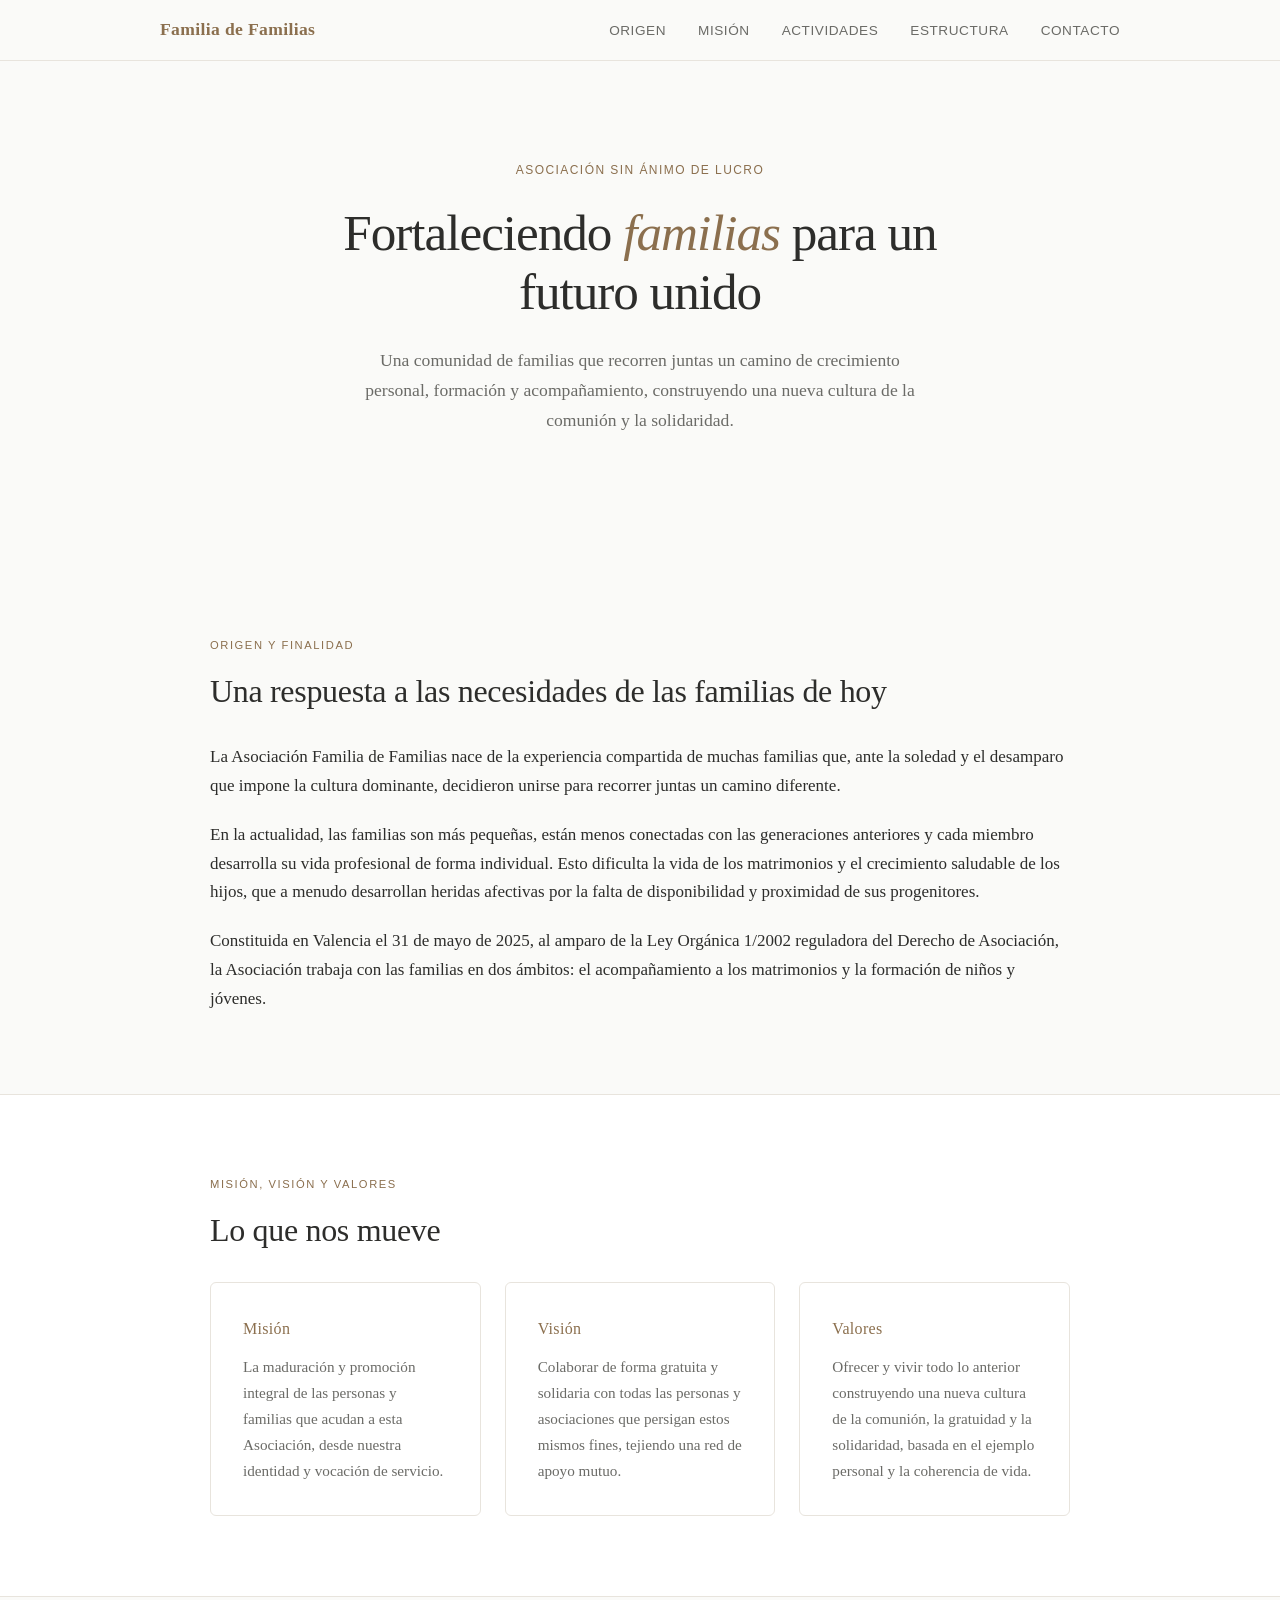
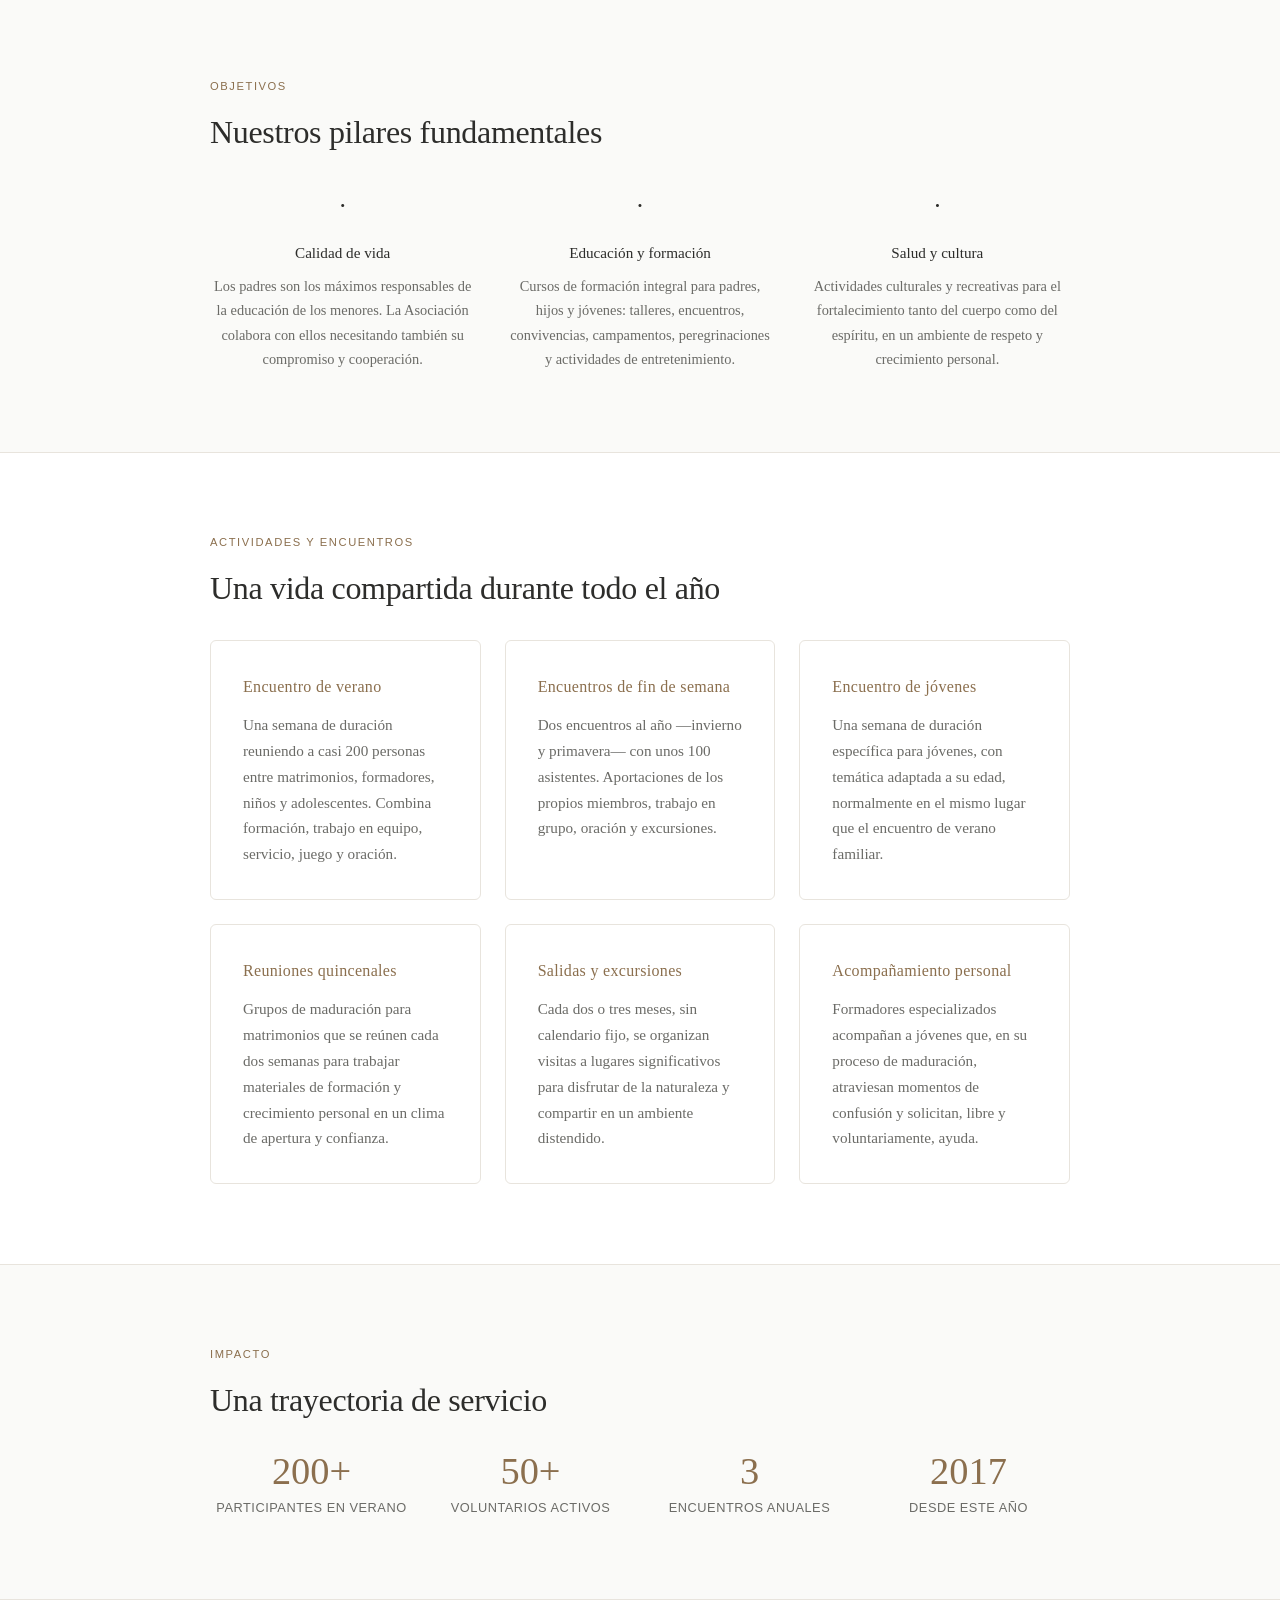
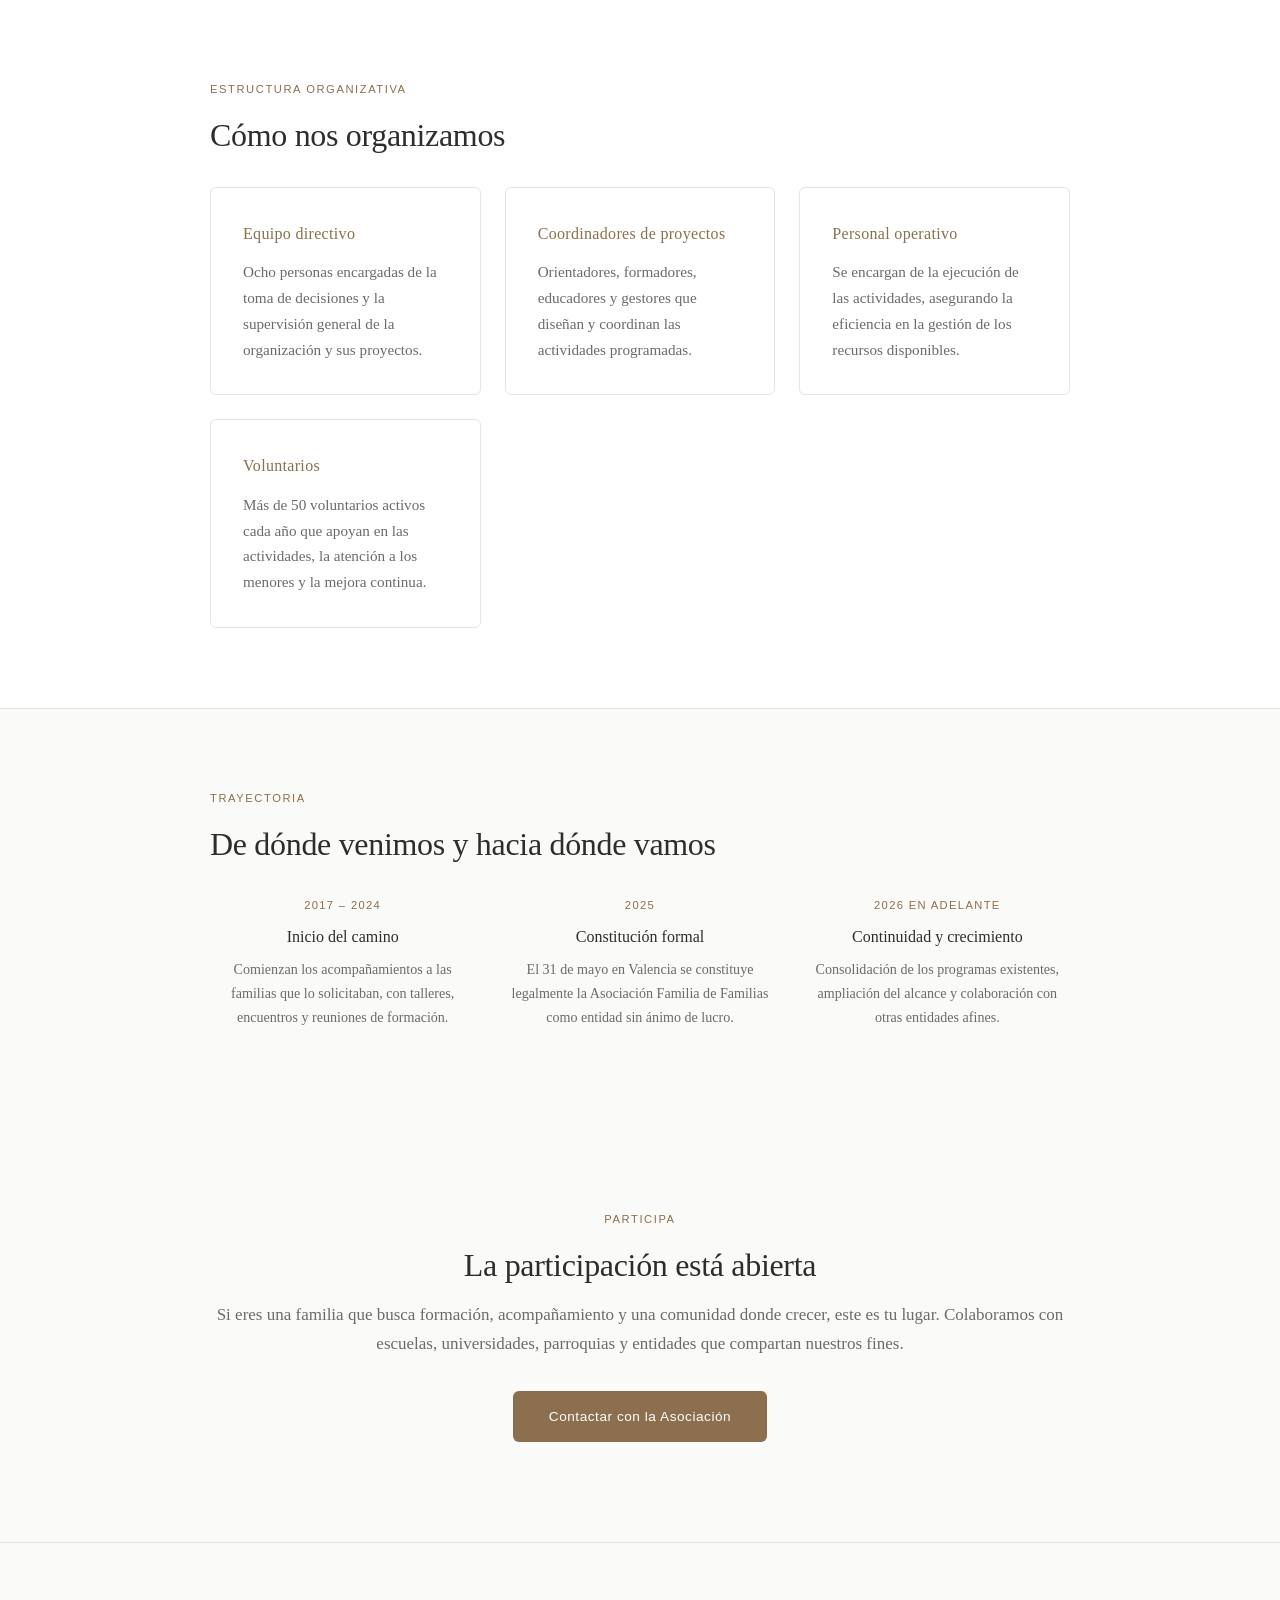
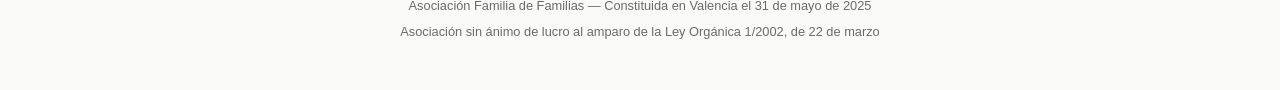
==== index.html @ c6ede8ee "Add landing page for Asociación Familia de Familias Minimalist, responsive single-page site for the " ====
<!DOCTYPE html>
<html lang="es">
<head>
    <meta charset="UTF-8">
    <meta name="viewport" content="width=device-width, initial-scale=1.0">
    <title>Familia de Familias</title>
    <style>
        :root {
            --bg: #fafaf8;
            --text: #2d2d2b;
            --muted: #6b6b67;
            --accent: #8b6f4e;
            --accent-light: #f0ebe3;
            --border: #e8e4dd;
            --white: #ffffff;
            --radius: 6px;
        }

        * {
            margin: 0;
            padding: 0;
            box-sizing: border-box;
        }

        body {
            font-family: 'Georgia', 'Times New Roman', serif;
            background: var(--bg);
            color: var(--text);
            line-height: 1.7;
            font-size: 17px;
            -webkit-font-smoothing: antialiased;
        }

        /* Navigation */
        nav {
            position: fixed;
            top: 0;
            width: 100%;
            background: rgba(250, 250, 248, 0.92);
            backdrop-filter: blur(12px);
            border-bottom: 1px solid var(--border);
            z-index: 100;
            padding: 0 2rem;
        }

        .nav-inner {
            max-width: 960px;
            margin: 0 auto;
            display: flex;
            align-items: center;
            justify-content: space-between;
            height: 60px;
        }

        .nav-logo {
            font-size: 1.1rem;
            font-weight: 700;
            letter-spacing: 0.02em;
            color: var(--accent);
            text-decoration: none;
        }

        .nav-links {
            display: flex;
            gap: 2rem;
            list-style: none;
        }

        .nav-links a {
            text-decoration: none;
            color: var(--muted);
            font-size: 0.85rem;
            letter-spacing: 0.04em;
            text-transform: uppercase;
            transition: color 0.2s;
            font-family: -apple-system, BlinkMacSystemFont, 'Segoe UI', sans-serif;
        }

        .nav-links a:hover {
            color: var(--text);
        }

        /* Hero */
        .hero {
            padding: 160px 2rem 120px;
            text-align: center;
            max-width: 720px;
            margin: 0 auto;
        }

        .hero-tag {
            font-family: -apple-system, BlinkMacSystemFont, 'Segoe UI', sans-serif;
            font-size: 0.75rem;
            letter-spacing: 0.12em;
            text-transform: uppercase;
            color: var(--accent);
            margin-bottom: 1.5rem;
        }

        .hero h1 {
            font-size: 3.2rem;
            font-weight: 400;
            line-height: 1.15;
            letter-spacing: -0.02em;
            margin-bottom: 1.5rem;
        }

        .hero h1 em {
            font-style: italic;
            color: var(--accent);
        }

        .hero p {
            color: var(--muted);
            font-size: 1.1rem;
            max-width: 560px;
            margin: 0 auto;
        }

        /* Sections */
        section {
            padding: 80px 2rem;
        }

        .section-inner {
            max-width: 860px;
            margin: 0 auto;
        }

        .section-label {
            font-family: -apple-system, BlinkMacSystemFont, 'Segoe UI', sans-serif;
            font-size: 0.7rem;
            letter-spacing: 0.14em;
            text-transform: uppercase;
            color: var(--accent);
            margin-bottom: 1rem;
        }

        h2 {
            font-size: 2rem;
            font-weight: 400;
            letter-spacing: -0.01em;
            margin-bottom: 2rem;
            line-height: 1.25;
        }

        h3 {
            font-size: 1.2rem;
            font-weight: 400;
            margin-bottom: 0.75rem;
        }

        p {
            margin-bottom: 1.25rem;
        }

        p:last-child {
            margin-bottom: 0;
        }

        /* Cards */
        .card-grid {
            display: grid;
            grid-template-columns: repeat(auto-fit, minmax(260px, 1fr));
            gap: 1.5rem;
        }

        .card {
            background: var(--white);
            border: 1px solid var(--border);
            border-radius: var(--radius);
            padding: 2rem;
        }

        .card h3 {
            font-size: 1rem;
            letter-spacing: 0.02em;
            color: var(--accent);
            margin-bottom: 0.75rem;
        }

        .card p {
            color: var(--muted);
            font-size: 0.95rem;
            margin: 0;
        }

        /* Alternating background */
        .bg-alt {
            background: var(--white);
            border-top: 1px solid var(--border);
            border-bottom: 1px solid var(--border);
        }

        /* Values */
        .values-row {
            display: grid;
            grid-template-columns: repeat(3, 1fr);
            gap: 2rem;
            margin-top: 1rem;
        }

        .value-item {
            text-align: center;
        }

        .value-icon {
            font-size: 1.6rem;
            margin-bottom: 0.75rem;
        }

        .value-item h3 {
            font-size: 0.95rem;
            margin-bottom: 0.5rem;
        }

        .value-item p {
            font-size: 0.9rem;
            color: var(--muted);
        }

        /* Timeline */
        .timeline {
            display: grid;
            grid-template-columns: repeat(3, 1fr);
            gap: 2rem;
        }

        .timeline-item {
            text-align: center;
        }

        .timeline-year {
            font-family: -apple-system, BlinkMacSystemFont, 'Segoe UI', sans-serif;
            font-size: 0.7rem;
            letter-spacing: 0.12em;
            color: var(--accent);
            text-transform: uppercase;
            margin-bottom: 0.5rem;
        }

        .timeline-item h4 {
            font-size: 1rem;
            font-weight: 400;
            margin-bottom: 0.5rem;
        }

        .timeline-item p {
            font-size: 0.88rem;
            color: var(--muted);
        }

        /* Stats */
        .stats-row {
            display: grid;
            grid-template-columns: repeat(4, 1fr);
            gap: 1rem;
            text-align: center;
        }

        .stat-number {
            font-size: 2.4rem;
            color: var(--accent);
            font-weight: 400;
            line-height: 1;
            margin-bottom: 0.4rem;
        }

        .stat-label {
            font-size: 0.8rem;
            color: var(--muted);
            font-family: -apple-system, BlinkMacSystemFont, 'Segoe UI', sans-serif;
            letter-spacing: 0.04em;
            text-transform: uppercase;
        }

        /* CTA */
        .cta {
            text-align: center;
            padding: 100px 2rem;
        }

        .cta h2 {
            margin-bottom: 1rem;
        }

        .cta p {
            color: var(--muted);
            margin-bottom: 2rem;
        }

        .cta-button {
            display: inline-block;
            padding: 14px 36px;
            background: var(--accent);
            color: var(--white);
            text-decoration: none;
            border-radius: var(--radius);
            font-family: -apple-system, BlinkMacSystemFont, 'Segoe UI', sans-serif;
            font-size: 0.85rem;
            letter-spacing: 0.04em;
            transition: background 0.2s;
        }

        .cta-button:hover {
            background: #7a5f3e;
        }

        /* Footer */
        footer {
            border-top: 1px solid var(--border);
            padding: 3rem 2rem;
            text-align: center;
        }

        .footer-inner {
            max-width: 860px;
            margin: 0 auto;
        }

        footer p {
            color: var(--muted);
            font-size: 0.8rem;
            margin: 0.25rem 0;
            font-family: -apple-system, BlinkMacSystemFont, 'Segoe UI', sans-serif;
        }

        /* Mobile nav toggle */
        .nav-toggle {
            display: none;
            background: none;
            border: none;
            cursor: pointer;
            padding: 4px;
        }

        .nav-toggle span {
            display: block;
            width: 20px;
            height: 2px;
            background: var(--text);
            margin: 4px 0;
            transition: 0.2s;
        }

        /* Responsive */
        @media (max-width: 768px) {
            .hero h1 {
                font-size: 2.2rem;
            }

            .hero {
                padding: 120px 1.5rem 80px;
            }

            section {
                padding: 60px 1.5rem;
            }

            .values-row,
            .timeline {
                grid-template-columns: 1fr;
                gap: 1.5rem;
            }

            .stats-row {
                grid-template-columns: repeat(2, 1fr);
                gap: 1.5rem;
            }

            .card-grid {
                grid-template-columns: 1fr;
            }

            .nav-links {
                display: none;
            }

            .nav-toggle {
                display: block;
            }

            .nav-links.open {
                display: flex;
                flex-direction: column;
                position: absolute;
                top: 60px;
                left: 0;
                width: 100%;
                background: var(--bg);
                border-bottom: 1px solid var(--border);
                padding: 1.5rem 2rem;
                gap: 1rem;
            }
        }
    </style>
</head>
<body>

<nav>
    <div class="nav-inner">
        <a href="#" class="nav-logo">Familia de Familias</a>
        <button class="nav-toggle" aria-label="Menú" onclick="document.querySelector('.nav-links').classList.toggle('open')">
            <span></span><span></span><span></span>
        </button>
        <ul class="nav-links">
            <li><a href="#origen">Origen</a></li>
            <li><a href="#mision">Misión</a></li>
            <li><a href="#actividades">Actividades</a></li>
            <li><a href="#estructura">Estructura</a></li>
            <li><a href="#contacto">Contacto</a></li>
        </ul>
    </div>
</nav>

<header class="hero">
    <div class="hero-tag">Asociación sin ánimo de lucro</div>
    <h1>Fortaleciendo <em>familias</em> para un futuro unido</h1>
    <p>Una comunidad de familias que recorren juntas un camino de crecimiento personal, formación y acompañamiento, construyendo una nueva cultura de la comunión y la solidaridad.</p>
</header>

<section id="origen">
    <div class="section-inner">
        <div class="section-label">Origen y finalidad</div>
        <h2>Una respuesta a las necesidades de las familias de hoy</h2>
        <p>La Asociación Familia de Familias nace de la experiencia compartida de muchas familias que, ante la soledad y el desamparo que impone la cultura dominante, decidieron unirse para recorrer juntas un camino diferente.</p>
        <p>En la actualidad, las familias son más pequeñas, están menos conectadas con las generaciones anteriores y cada miembro desarrolla su vida profesional de forma individual. Esto dificulta la vida de los matrimonios y el crecimiento saludable de los hijos, que a menudo desarrollan heridas afectivas por la falta de disponibilidad y proximidad de sus progenitores.</p>
        <p>Constituida en Valencia el 31 de mayo de 2025, al amparo de la Ley Orgánica 1/2002 reguladora del Derecho de Asociación, la Asociación trabaja con las familias en dos ámbitos: el acompañamiento a los matrimonios y la formación de niños y jóvenes.</p>
    </div>
</section>

<section class="bg-alt" id="mision">
    <div class="section-inner">
        <div class="section-label">Misión, visión y valores</div>
        <h2>Lo que nos mueve</h2>
        <div class="card-grid">
            <div class="card">
                <h3>Misión</h3>
                <p>La maduración y promoción integral de las personas y familias que acudan a esta Asociación, desde nuestra identidad y vocación de servicio.</p>
            </div>
            <div class="card">
                <h3>Visión</h3>
                <p>Colaborar de forma gratuita y solidaria con todas las personas y asociaciones que persigan estos mismos fines, tejiendo una red de apoyo mutuo.</p>
            </div>
            <div class="card">
                <h3>Valores</h3>
                <p>Ofrecer y vivir todo lo anterior construyendo una nueva cultura de la comunión, la gratuidad y la solidaridad, basada en el ejemplo personal y la coherencia de vida.</p>
            </div>
        </div>
    </div>
</section>

<section id="objetivos">
    <div class="section-inner">
        <div class="section-label">Objetivos</div>
        <h2>Nuestros pilares fundamentales</h2>
        <div class="values-row">
            <div class="value-item">
                <div class="value-icon">&middot;</div>
                <h3>Calidad de vida</h3>
                <p>Los padres son los máximos responsables de la educación de los menores. La Asociación colabora con ellos necesitando también su compromiso y cooperación.</p>
            </div>
            <div class="value-item">
                <div class="value-icon">&middot;</div>
                <h3>Educación y formación</h3>
                <p>Cursos de formación integral para padres, hijos y jóvenes: talleres, encuentros, convivencias, campamentos, peregrinaciones y actividades de entretenimiento.</p>
            </div>
            <div class="value-item">
                <div class="value-icon">&middot;</div>
                <h3>Salud y cultura</h3>
                <p>Actividades culturales y recreativas para el fortalecimiento tanto del cuerpo como del espíritu, en un ambiente de respeto y crecimiento personal.</p>
            </div>
        </div>
    </div>
</section>

<section class="bg-alt" id="actividades">
    <div class="section-inner">
        <div class="section-label">Actividades y encuentros</div>
        <h2>Una vida compartida durante todo el año</h2>
        <div class="card-grid">
            <div class="card">
                <h3>Encuentro de verano</h3>
                <p>Una semana de duración reuniendo a casi 200 personas entre matrimonios, formadores, niños y adolescentes. Combina formación, trabajo en equipo, servicio, juego y oración.</p>
            </div>
            <div class="card">
                <h3>Encuentros de fin de semana</h3>
                <p>Dos encuentros al año —invierno y primavera— con unos 100 asistentes. Aportaciones de los propios miembros, trabajo en grupo, oración y excursiones.</p>
            </div>
            <div class="card">
                <h3>Encuentro de jóvenes</h3>
                <p>Una semana de duración específica para jóvenes, con temática adaptada a su edad, normalmente en el mismo lugar que el encuentro de verano familiar.</p>
            </div>
            <div class="card">
                <h3>Reuniones quincenales</h3>
                <p>Grupos de maduración para matrimonios que se reúnen cada dos semanas para trabajar materiales de formación y crecimiento personal en un clima de apertura y confianza.</p>
            </div>
            <div class="card">
                <h3>Salidas y excursiones</h3>
                <p>Cada dos o tres meses, sin calendario fijo, se organizan visitas a lugares significativos para disfrutar de la naturaleza y compartir en un ambiente distendido.</p>
            </div>
            <div class="card">
                <h3>Acompañamiento personal</h3>
                <p>Formadores especializados acompañan a jóvenes que, en su proceso de maduración, atraviesan momentos de confusión y solicitan, libre y voluntariamente, ayuda.</p>
            </div>
        </div>
    </div>
</section>

<section id="impacto">
    <div class="section-inner">
        <div class="section-label">Impacto</div>
        <h2>Una trayectoria de servicio</h2>
        <div class="stats-row">
            <div class="stat-item">
                <div class="stat-number">200+</div>
                <div class="stat-label">Participantes en verano</div>
            </div>
            <div class="stat-item">
                <div class="stat-number">50+</div>
                <div class="stat-label">Voluntarios activos</div>
            </div>
            <div class="stat-item">
                <div class="stat-number">3</div>
                <div class="stat-label">Encuentros anuales</div>
            </div>
            <div class="stat-item">
                <div class="stat-number">2017</div>
                <div class="stat-label">Desde este año</div>
            </div>
        </div>
    </div>
</section>

<section class="bg-alt" id="estructura">
    <div class="section-inner">
        <div class="section-label">Estructura organizativa</div>
        <h2>Cómo nos organizamos</h2>
        <div class="card-grid">
            <div class="card">
                <h3>Equipo directivo</h3>
                <p>Ocho personas encargadas de la toma de decisiones y la supervisión general de la organización y sus proyectos.</p>
            </div>
            <div class="card">
                <h3>Coordinadores de proyectos</h3>
                <p>Orientadores, formadores, educadores y gestores que diseñan y coordinan las actividades programadas.</p>
            </div>
            <div class="card">
                <h3>Personal operativo</h3>
                <p>Se encargan de la ejecución de las actividades, asegurando la eficiencia en la gestión de los recursos disponibles.</p>
            </div>
            <div class="card">
                <h3>Voluntarios</h3>
                <p>Más de 50 voluntarios activos cada año que apoyan en las actividades, la atención a los menores y la mejora continua.</p>
            </div>
        </div>
    </div>
</section>

<section id="trayectoria">
    <div class="section-inner">
        <div class="section-label">Trayectoria</div>
        <h2>De dónde venimos y hacia dónde vamos</h2>
        <div class="timeline">
            <div class="timeline-item">
                <div class="timeline-year">2017 – 2024</div>
                <h4>Inicio del camino</h4>
                <p>Comienzan los acompañamientos a las familias que lo solicitaban, con talleres, encuentros y reuniones de formación.</p>
            </div>
            <div class="timeline-item">
                <div class="timeline-year">2025</div>
                <h4>Constitución formal</h4>
                <p>El 31 de mayo en Valencia se constituye legalmente la Asociación Familia de Familias como entidad sin ánimo de lucro.</p>
            </div>
            <div class="timeline-item">
                <div class="timeline-year">2026 en adelante</div>
                <h4>Continuidad y crecimiento</h4>
                <p>Consolidación de los programas existentes, ampliación del alcance y colaboración con otras entidades afines.</p>
            </div>
        </div>
    </div>
</section>

<section class="cta" id="contacto">
    <div class="section-inner">
        <div class="section-label">Participa</div>
        <h2>La participación está abierta</h2>
        <p>Si eres una familia que busca formación, acompañamiento y una comunidad donde crecer, este es tu lugar. Colaboramos con escuelas, universidades, parroquias y entidades que compartan nuestros fines.</p>
        <a href="#" class="cta-button">Contactar con la Asociación</a>
    </div>
</section>

<footer>
    <div class="footer-inner">
        <p>Asociación Familia de Familias &mdash; Constituida en Valencia el 31 de mayo de 2025</p>
        <p>Asociación sin ánimo de lucro al amparo de la Ley Orgánica 1/2002, de 22 de marzo</p>
    </div>
</footer>

</body>
</html>
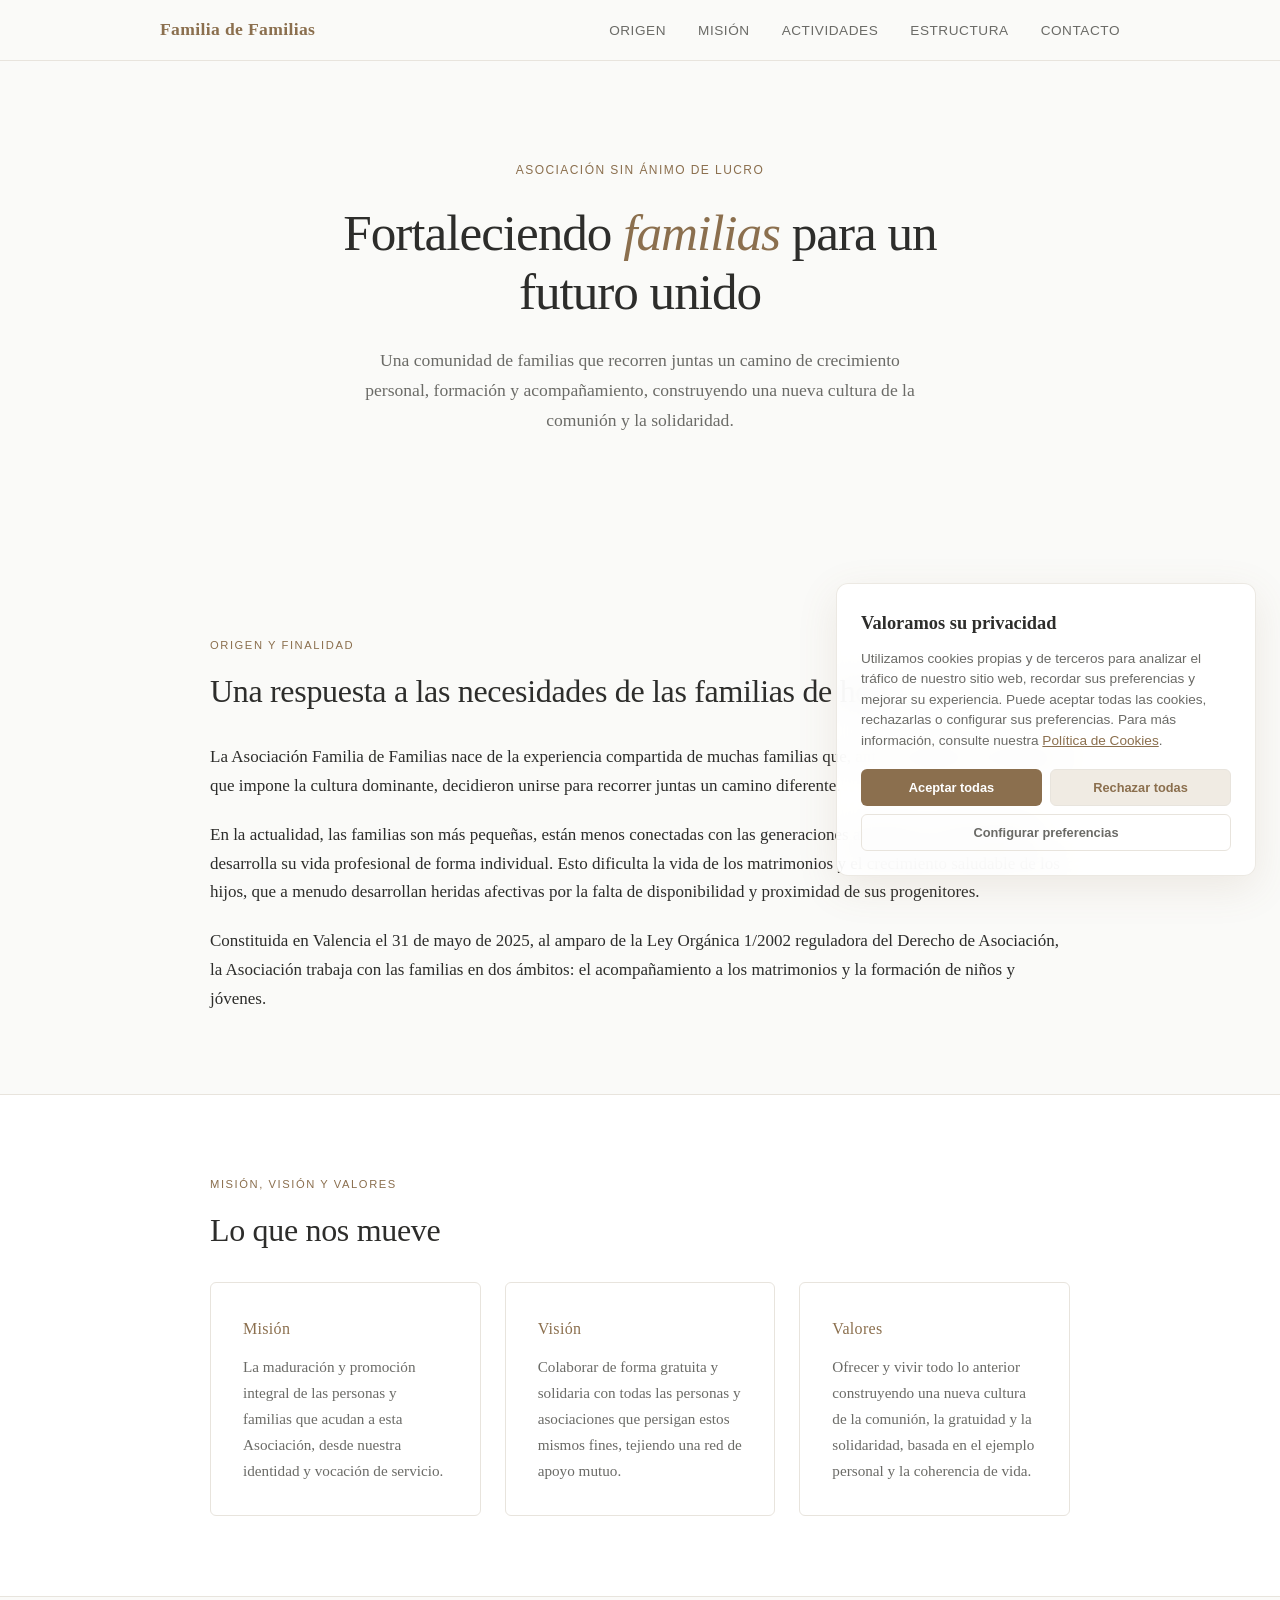
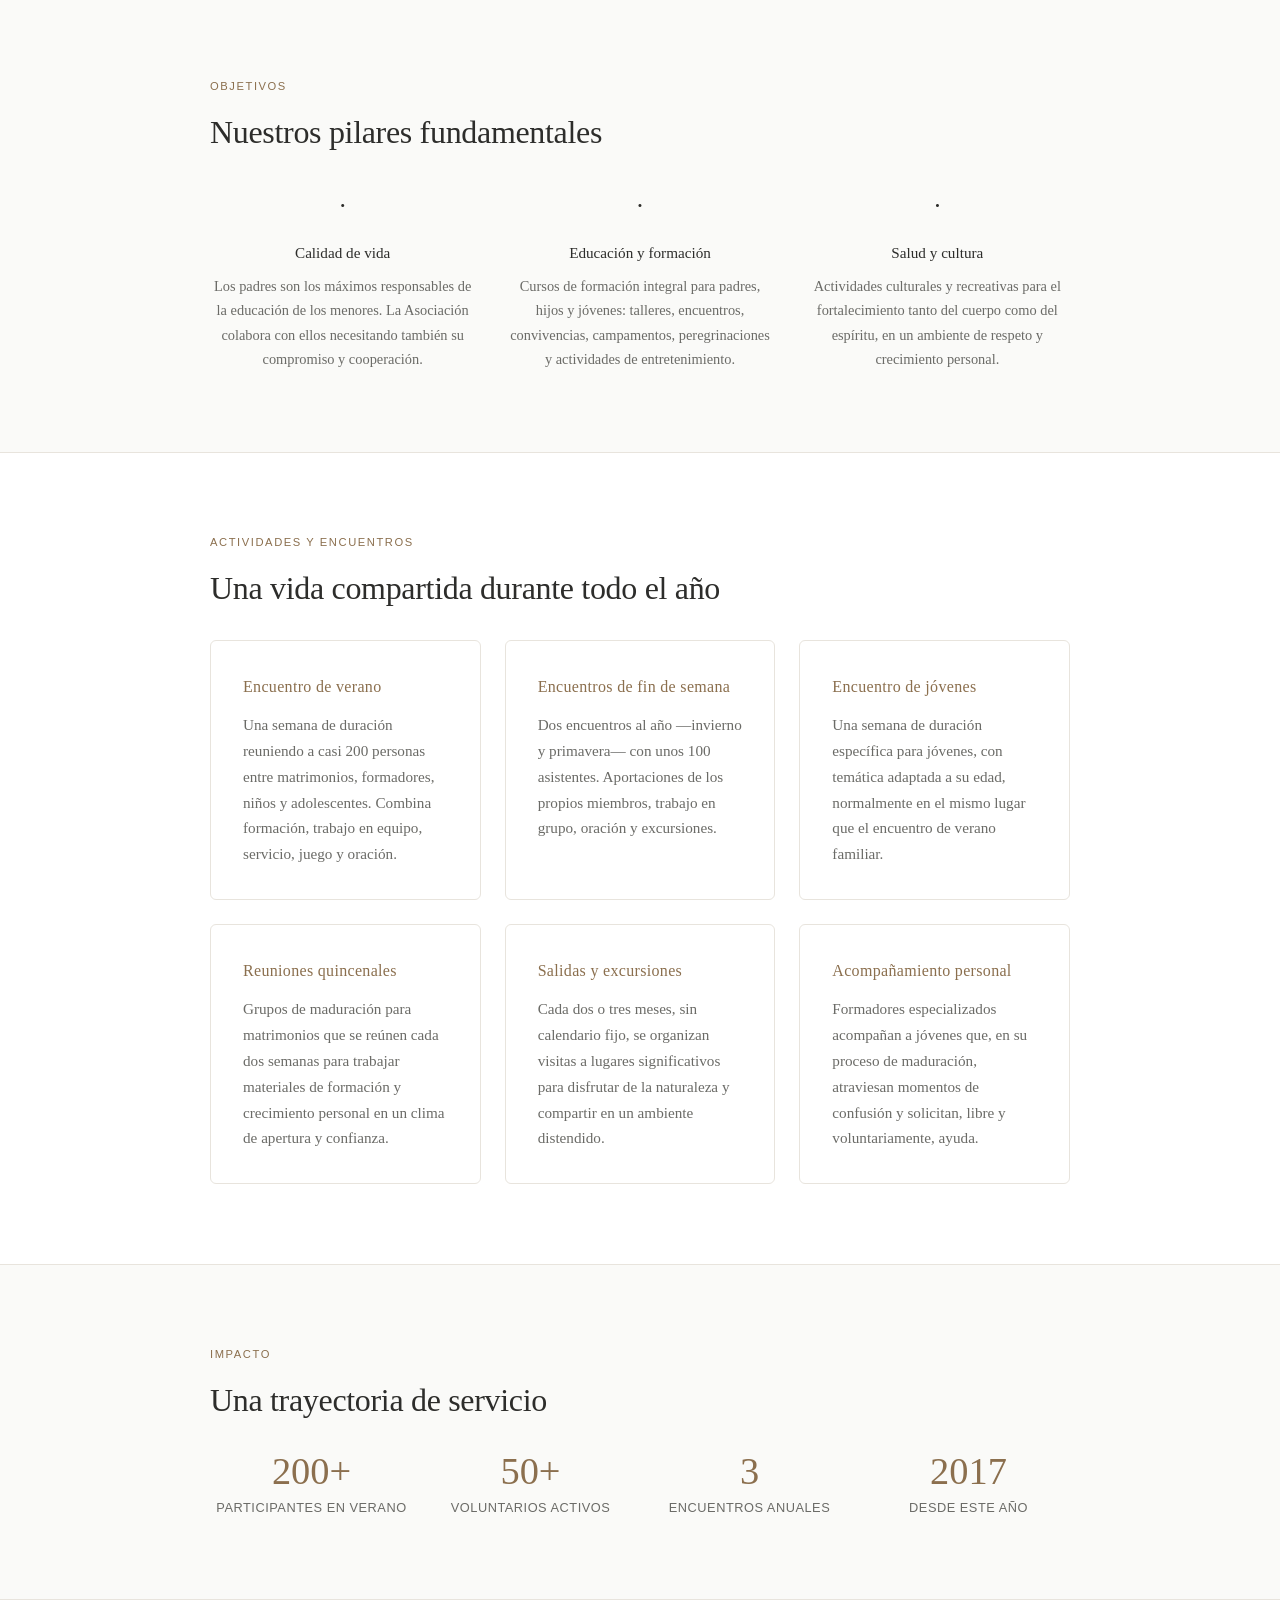
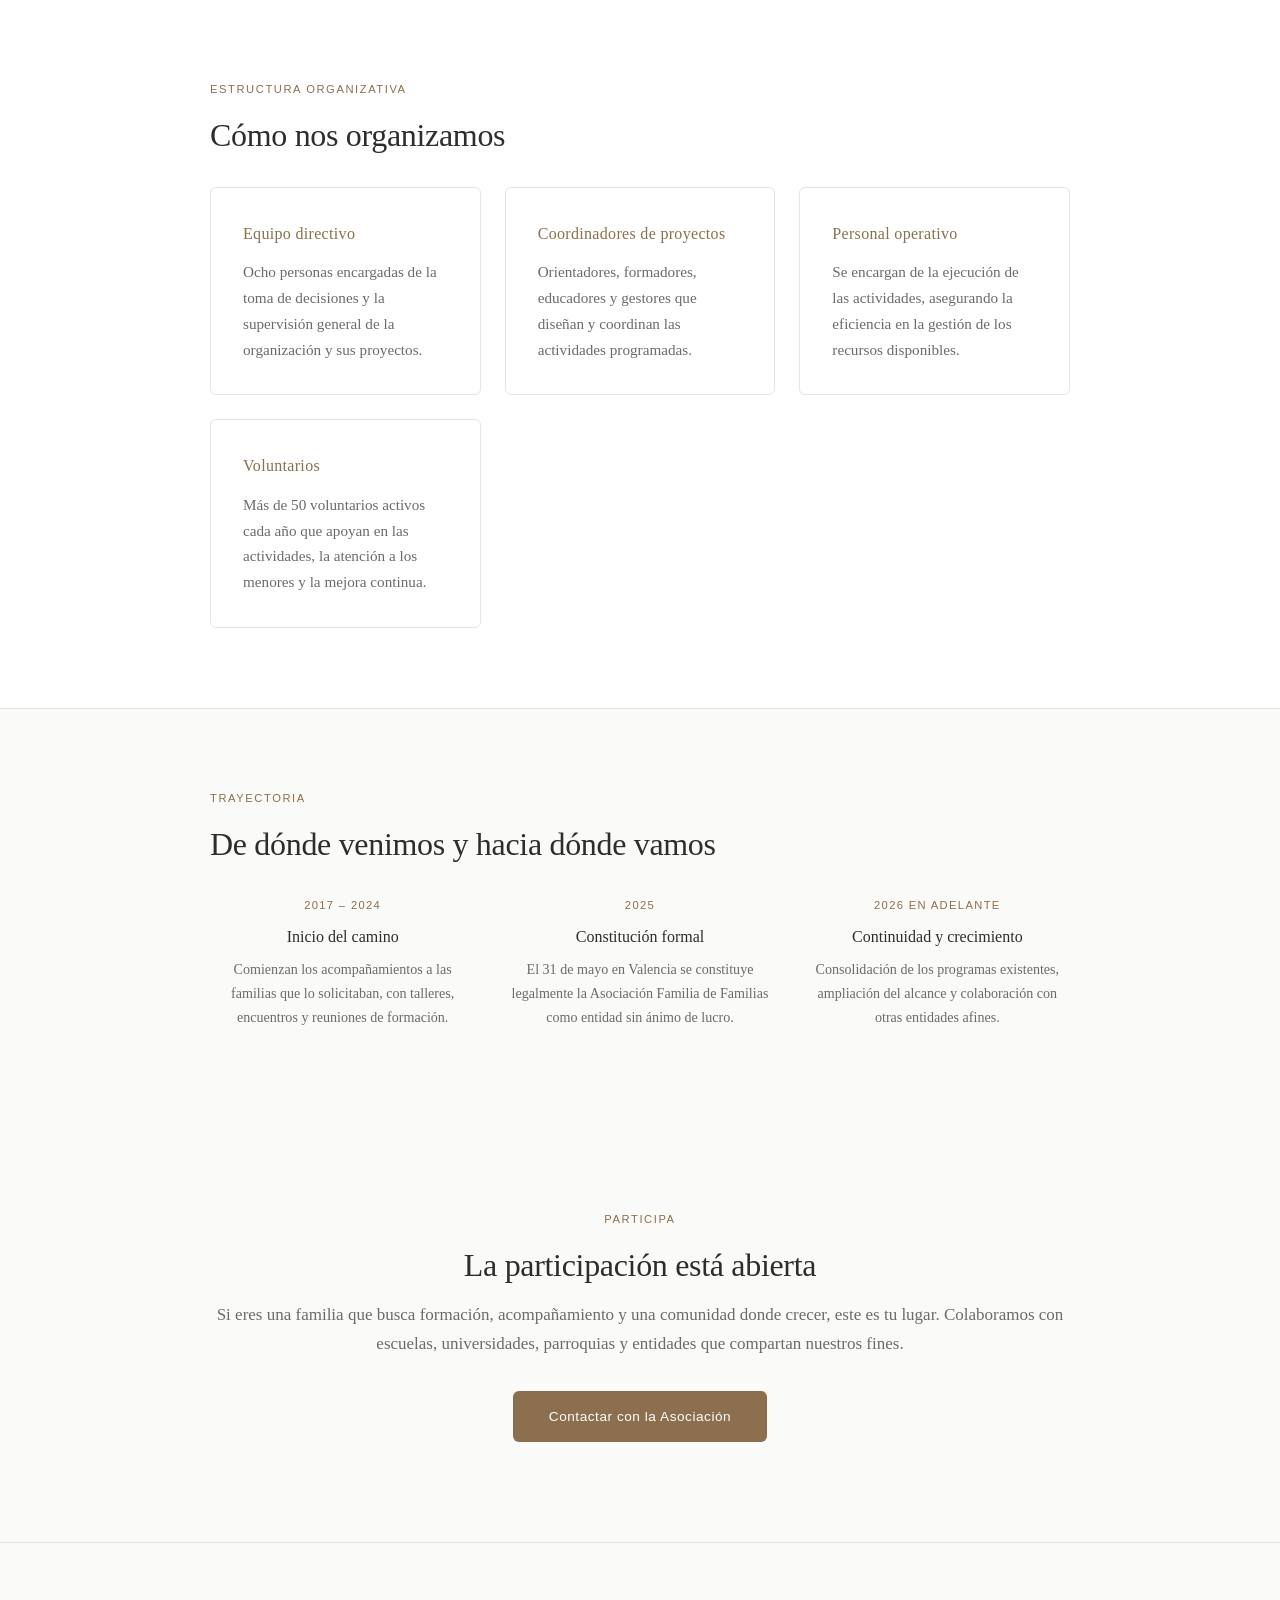
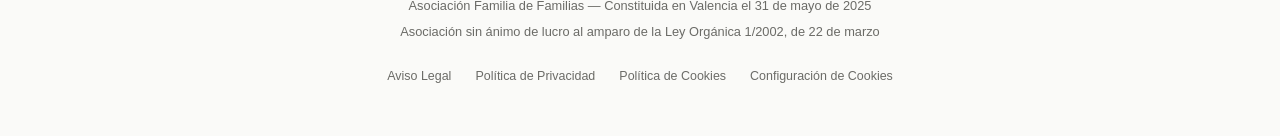
==== commit d3eb5811: "feat: implementar politicas de privacidad, aviso legal, cookies y banner RGPD/LSSI-CE" ====
--- a/index.html
+++ b/index.html
@@ -4,6 +4,7 @@
     <meta charset="UTF-8">
     <meta name="viewport" content="width=device-width, initial-scale=1.0">
     <title>Familia de Familias</title>
+    <link rel="stylesheet" href="css/legal.css">
     <style>
         :root {
             --bg: #fafaf8;
@@ -594,8 +595,16 @@
     <div class="footer-inner">
         <p>Asociación Familia de Familias &mdash; Constituida en Valencia el 31 de mayo de 2025</p>
         <p>Asociación sin ánimo de lucro al amparo de la Ley Orgánica 1/2002, de 22 de marzo</p>
+        <div class="footer-links">
+            <a href="aviso-legal.html">Aviso Legal</a>
+            <a href="politica-privacidad.html">Política de Privacidad</a>
+            <a href="politica-cookies.html">Política de Cookies</a>
+            <a href="#" id="open-cookie-settings">Configuración de Cookies</a>
+        </div>
     </div>
 </footer>
+
+<script src="js/legal.js"></script>
 
 </body>
 </html>
--- a/css/legal.css
+++ b/css/legal.css
@@ -0,0 +1,510 @@
+/* CSS Modular para Banner de Cookies, Modal de Configuración y Páginas Legales */
+
+:root {
+    /* Variables de la web principal */
+    --bg: #fafaf8;
+    --text: #2d2d2b;
+    --muted: #6b6b67;
+    --accent: #8b6f4e;
+    --accent-light: #f0ebe3;
+    --border: #e8e4dd;
+    --white: #ffffff;
+    --radius: 6px;
+
+    /* Variables específicas del consentimiento */
+    --legal-overlay: rgba(45, 45, 43, 0.5);
+    --legal-shadow: 0 12px 40px rgba(139, 111, 78, 0.12);
+    --legal-transition: all 0.3s cubic-bezier(0.25, 0.8, 0.25, 1);
+}
+
+/* ==========================================================================
+   1. Banner de Cookies (Glassmorphism & Micro-animations)
+   ========================================================================== */
+#cookie-banner {
+    position: fixed;
+    bottom: 24px;
+    right: 24px;
+    max-width: 420px;
+    width: calc(100% - 48px);
+    background: rgba(255, 255, 255, 0.9);
+    backdrop-filter: blur(16px);
+    -webkit-backdrop-filter: blur(16px);
+    border: 1px solid rgba(232, 228, 221, 0.8);
+    border-radius: 12px;
+    padding: 24px;
+    box-shadow: var(--legal-shadow);
+    z-index: 9999;
+    transform: translateY(100px);
+    opacity: 0;
+    transition: var(--legal-transition);
+    display: none; /* Se activa mediante JS */
+}
+
+#cookie-banner.show {
+    display: block;
+    transform: translateY(0);
+    opacity: 1;
+}
+
+#cookie-banner h3 {
+    font-family: 'Georgia', serif;
+    font-size: 1.15rem;
+    color: var(--text);
+    margin-bottom: 10px;
+    font-weight: 600;
+}
+
+#cookie-banner p {
+    font-family: -apple-system, BlinkMacSystemFont, 'Segoe UI', Roboto, sans-serif;
+    font-size: 0.85rem;
+    color: var(--muted);
+    line-height: 1.5;
+    margin-bottom: 18px;
+}
+
+#cookie-banner p a {
+    color: var(--accent);
+    text-decoration: underline;
+    transition: color 0.2s;
+}
+
+#cookie-banner p a:hover {
+    color: var(--text);
+}
+
+/* Contenedor de Botones */
+.cookie-buttons {
+    display: flex;
+    flex-wrap: wrap;
+    gap: 8px;
+}
+
+.cookie-btn {
+    flex: 1;
+    min-width: 100px;
+    padding: 10px 14px;
+    border-radius: 6px;
+    font-family: -apple-system, BlinkMacSystemFont, sans-serif;
+    font-size: 0.8rem;
+    font-weight: 600;
+    text-align: center;
+    cursor: pointer;
+    transition: var(--legal-transition);
+    border: 1px solid transparent;
+}
+
+.cookie-btn-primary {
+    background: var(--accent);
+    color: var(--white);
+}
+
+.cookie-btn-primary:hover {
+    background: #7a5f3e;
+    transform: translateY(-1px);
+}
+
+.cookie-btn-secondary {
+    background: var(--accent-light);
+    color: var(--accent);
+    border: 1px solid var(--border);
+}
+
+.cookie-btn-secondary:hover {
+    background: var(--border);
+    color: var(--text);
+    transform: translateY(-1px);
+}
+
+.cookie-btn-text {
+    background: transparent;
+    color: var(--muted);
+    border: 1px solid var(--border);
+    flex: 1 1 100%; /* Ocupa fila completa si es necesario */
+}
+
+.cookie-btn-text:hover {
+    background: rgba(232, 228, 221, 0.3);
+    color: var(--text);
+}
+
+/* ==========================================================================
+   2. Modal de Configuración (Personalización Granular)
+   ========================================================================== */
+#cookie-modal {
+    position: fixed;
+    top: 0;
+    left: 0;
+    width: 100%;
+    height: 100%;
+    background: var(--legal-overlay);
+    backdrop-filter: blur(8px);
+    -webkit-backdrop-filter: blur(8px);
+    z-index: 10000;
+    display: flex;
+    align-items: center;
+    justify-content: center;
+    opacity: 0;
+    pointer-events: none;
+    transition: opacity 0.3s ease;
+}
+
+#cookie-modal.show {
+    opacity: 1;
+    pointer-events: auto;
+}
+
+.cookie-modal-card {
+    background: var(--white);
+    border: 1px solid var(--border);
+    border-radius: 16px;
+    width: 90%;
+    max-width: 520px;
+    padding: 32px;
+    box-shadow: 0 20px 50px rgba(0, 0, 0, 0.15);
+    transform: scale(0.9);
+    transition: transform 0.3s cubic-bezier(0.25, 0.8, 0.25, 1);
+}
+
+#cookie-modal.show .cookie-modal-card {
+    transform: scale(1);
+}
+
+.cookie-modal-header {
+    display: flex;
+    justify-content: space-between;
+    align-items: center;
+    border-bottom: 1px solid var(--border);
+    padding-bottom: 16px;
+    margin-bottom: 20px;
+}
+
+.cookie-modal-header h3 {
+    font-family: 'Georgia', serif;
+    font-size: 1.3rem;
+    color: var(--text);
+}
+
+.cookie-modal-close {
+    background: none;
+    border: none;
+    font-size: 1.5rem;
+    cursor: pointer;
+    color: var(--muted);
+    transition: color 0.2s;
+    line-height: 1;
+}
+
+.cookie-modal-close:hover {
+    color: var(--text);
+}
+
+.cookie-modal-body {
+    max-height: 350px;
+    overflow-y: auto;
+    margin-bottom: 24px;
+    padding-right: 8px;
+}
+
+/* Scrollbar personalizado para el modal */
+.cookie-modal-body::-webkit-scrollbar {
+    width: 6px;
+}
+.cookie-modal-body::-webkit-scrollbar-track {
+    background: var(--bg);
+}
+.cookie-modal-body::-webkit-scrollbar-thumb {
+    background: var(--border);
+    border-radius: 3px;
+}
+
+/* Fila de Opción de Cookies */
+.cookie-option-row {
+    display: flex;
+    justify-content: space-between;
+    align-items: flex-start;
+    padding: 16px 0;
+    border-bottom: 1px dashed var(--border);
+}
+
+.cookie-option-row:last-child {
+    border-bottom: none;
+}
+
+.cookie-option-info {
+    max-width: 80%;
+}
+
+.cookie-option-info h4 {
+    font-family: -apple-system, BlinkMacSystemFont, sans-serif;
+    font-size: 0.95rem;
+    color: var(--text);
+    margin-bottom: 4px;
+    font-weight: 600;
+}
+
+.cookie-option-info p {
+    font-family: -apple-system, BlinkMacSystemFont, sans-serif;
+    font-size: 0.8rem;
+    color: var(--muted);
+    line-height: 1.4;
+    margin: 0;
+}
+
+/* Interruptor Deslizante (Toggle Switch) */
+.cookie-switch {
+    position: relative;
+    display: inline-block;
+    width: 44px;
+    height: 24px;
+}
+
+.cookie-switch input {
+    opacity: 0;
+    width: 0;
+    height: 0;
+}
+
+.cookie-slider {
+    position: absolute;
+    cursor: pointer;
+    top: 0;
+    left: 0;
+    right: 0;
+    bottom: 0;
+    background-color: var(--border);
+    transition: .3s;
+    border-radius: 24px;
+}
+
+.cookie-slider:before {
+    position: absolute;
+    content: "";
+    height: 18px;
+    width: 18px;
+    left: 3px;
+    bottom: 3px;
+    background-color: var(--white);
+    transition: .3s;
+    border-radius: 50%;
+    box-shadow: 0 1px 3px rgba(0,0,0,0.1);
+}
+
+.cookie-switch input:checked + .cookie-slider {
+    background-color: var(--accent);
+}
+
+.cookie-switch input:checked + .cookie-slider:before {
+    transform: translateX(20px);
+}
+
+.cookie-switch input:disabled + .cookie-slider {
+    background-color: #e2dfda;
+    cursor: not-allowed;
+}
+
+.cookie-switch input:disabled + .cookie-slider:before {
+    background-color: #b5b1a9;
+}
+
+/* Footer del modal */
+.cookie-modal-footer {
+    display: flex;
+    justify-content: flex-end;
+    gap: 12px;
+}
+
+/* ==========================================================================
+   3. Estilos Generales para las Páginas Legales
+   ========================================================================== */
+.legal-page {
+    background-color: var(--bg);
+    min-height: 100vh;
+    display: flex;
+    flex-direction: column;
+}
+
+.legal-header {
+    border-bottom: 1px solid var(--border);
+    padding: 30px 2rem;
+    background: var(--white);
+    position: sticky;
+    top: 0;
+    z-index: 100;
+}
+
+.legal-header-inner {
+    max-width: 800px;
+    margin: 0 auto;
+    display: flex;
+    justify-content: space-between;
+    align-items: center;
+}
+
+.legal-back-link {
+    font-family: -apple-system, BlinkMacSystemFont, sans-serif;
+    font-size: 0.85rem;
+    color: var(--accent);
+    text-decoration: none;
+    font-weight: 600;
+    display: flex;
+    align-items: center;
+    gap: 6px;
+    transition: color 0.2s;
+}
+
+.legal-back-link:hover {
+    color: var(--text);
+}
+
+.legal-content-container {
+    max-width: 800px;
+    margin: 40px auto 80px;
+    padding: 0 2rem;
+    flex-grow: 1;
+}
+
+.legal-content-card {
+    background: var(--white);
+    border: 1px solid var(--border);
+    border-radius: var(--radius);
+    padding: 48px;
+    box-shadow: 0 4px 20px rgba(0, 0, 0, 0.02);
+}
+
+.legal-content-card h1 {
+    font-family: 'Georgia', serif;
+    font-size: 2.2rem;
+    line-height: 1.2;
+    color: var(--text);
+    margin-bottom: 1.5rem;
+    font-weight: 400;
+}
+
+.legal-content-card .last-update {
+    font-family: -apple-system, BlinkMacSystemFont, sans-serif;
+    font-size: 0.8rem;
+    color: var(--muted);
+    margin-bottom: 2.5rem;
+    text-transform: uppercase;
+    letter-spacing: 0.05em;
+}
+
+.legal-content-card h2 {
+    font-family: 'Georgia', serif;
+    font-size: 1.4rem;
+    margin-top: 2.5rem;
+    margin-bottom: 1rem;
+    color: var(--text);
+    border-bottom: 1px solid var(--border);
+    padding-bottom: 8px;
+}
+
+.legal-content-card h3 {
+    font-family: -apple-system, BlinkMacSystemFont, sans-serif;
+    font-size: 1.05rem;
+    font-weight: 600;
+    margin-top: 1.5rem;
+    margin-bottom: 0.5rem;
+    color: var(--text);
+}
+
+.legal-content-card p {
+    font-family: 'Georgia', serif;
+    font-size: 1.05rem;
+    line-height: 1.7;
+    color: #4a4a46;
+    margin-bottom: 1.25rem;
+}
+
+.legal-content-card ul, .legal-content-card ol {
+    margin-bottom: 1.5rem;
+    padding-left: 1.5rem;
+}
+
+.legal-content-card li {
+    font-family: 'Georgia', serif;
+    font-size: 1.05rem;
+    line-height: 1.7;
+    color: #4a4a46;
+    margin-bottom: 0.5rem;
+}
+
+.legal-table {
+    width: 100%;
+    border-collapse: collapse;
+    margin: 1.5rem 0;
+    font-size: 0.9rem;
+}
+
+.legal-table th, .legal-table td {
+    border: 1px solid var(--border);
+    padding: 12px;
+    text-align: left;
+}
+
+.legal-table th {
+    background-color: var(--bg);
+    color: var(--text);
+    font-weight: 600;
+}
+
+/* Ajustes responsivos */
+@media (max-width: 768px) {
+    #cookie-banner {
+        bottom: 0;
+        right: 0;
+        width: 100%;
+        max-width: 100%;
+        border-radius: 12px 12px 0 0;
+        border-left: none;
+        border-right: none;
+        border-bottom: none;
+        padding: 20px;
+    }
+
+    .cookie-btn {
+        flex: 1 1 calc(50% - 4px);
+    }
+
+    .cookie-btn-text {
+        flex: 1 1 100%;
+    }
+
+    .cookie-modal-card {
+        padding: 20px;
+        width: 95%;
+    }
+
+    .legal-content-card {
+        padding: 24px;
+    }
+
+    .legal-content-card h1 {
+        font-size: 1.75rem;
+    }
+}
+
+/* Enlaces del Footer */
+.footer-links {
+    margin-top: 1.5rem;
+    display: flex;
+    justify-content: center;
+    gap: 1.5rem;
+    flex-wrap: wrap;
+}
+
+.footer-links a {
+    color: var(--muted);
+    text-decoration: none;
+    font-size: 0.78rem;
+    font-weight: 500;
+    transition: color 0.2s ease, transform 0.2s ease;
+    font-family: -apple-system, BlinkMacSystemFont, 'Segoe UI', sans-serif;
+    display: inline-block;
+}
+
+.footer-links a:hover {
+    color: var(--text);
+    transform: translateY(-1px);
+}
+
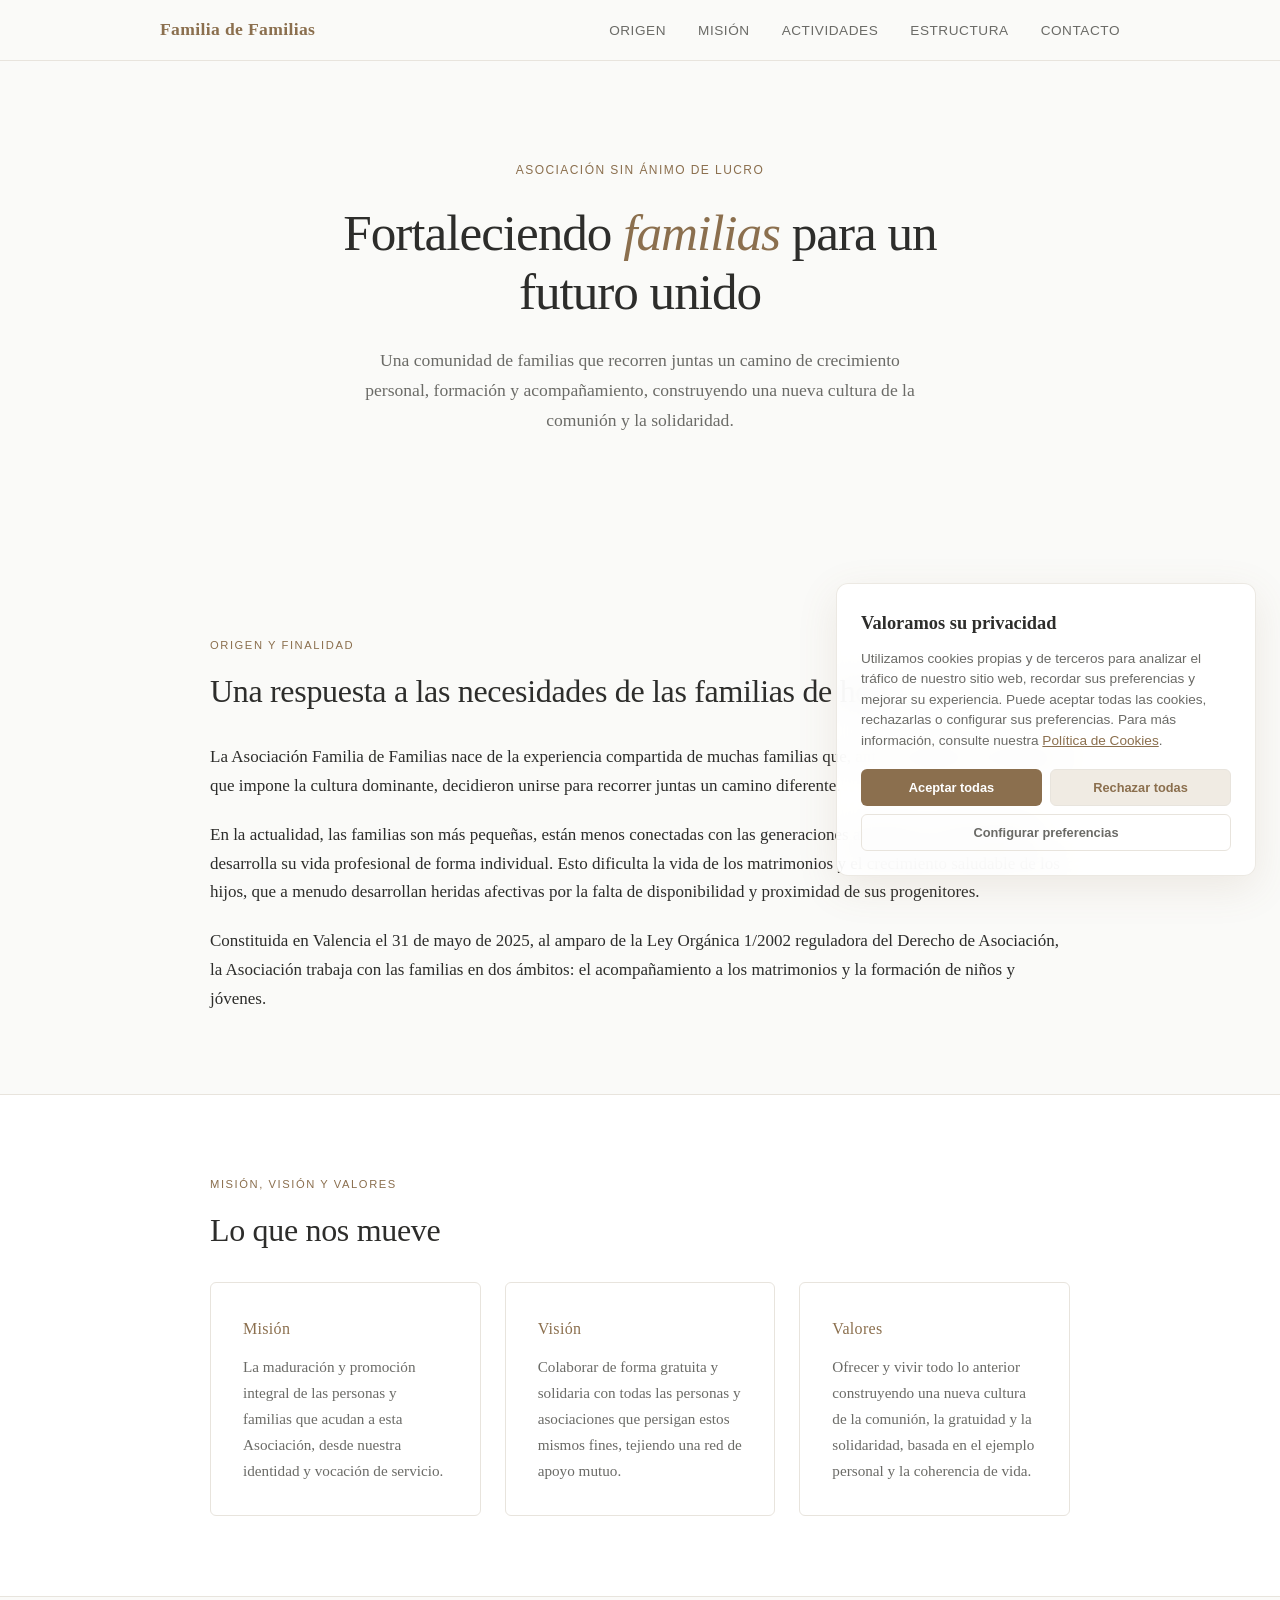
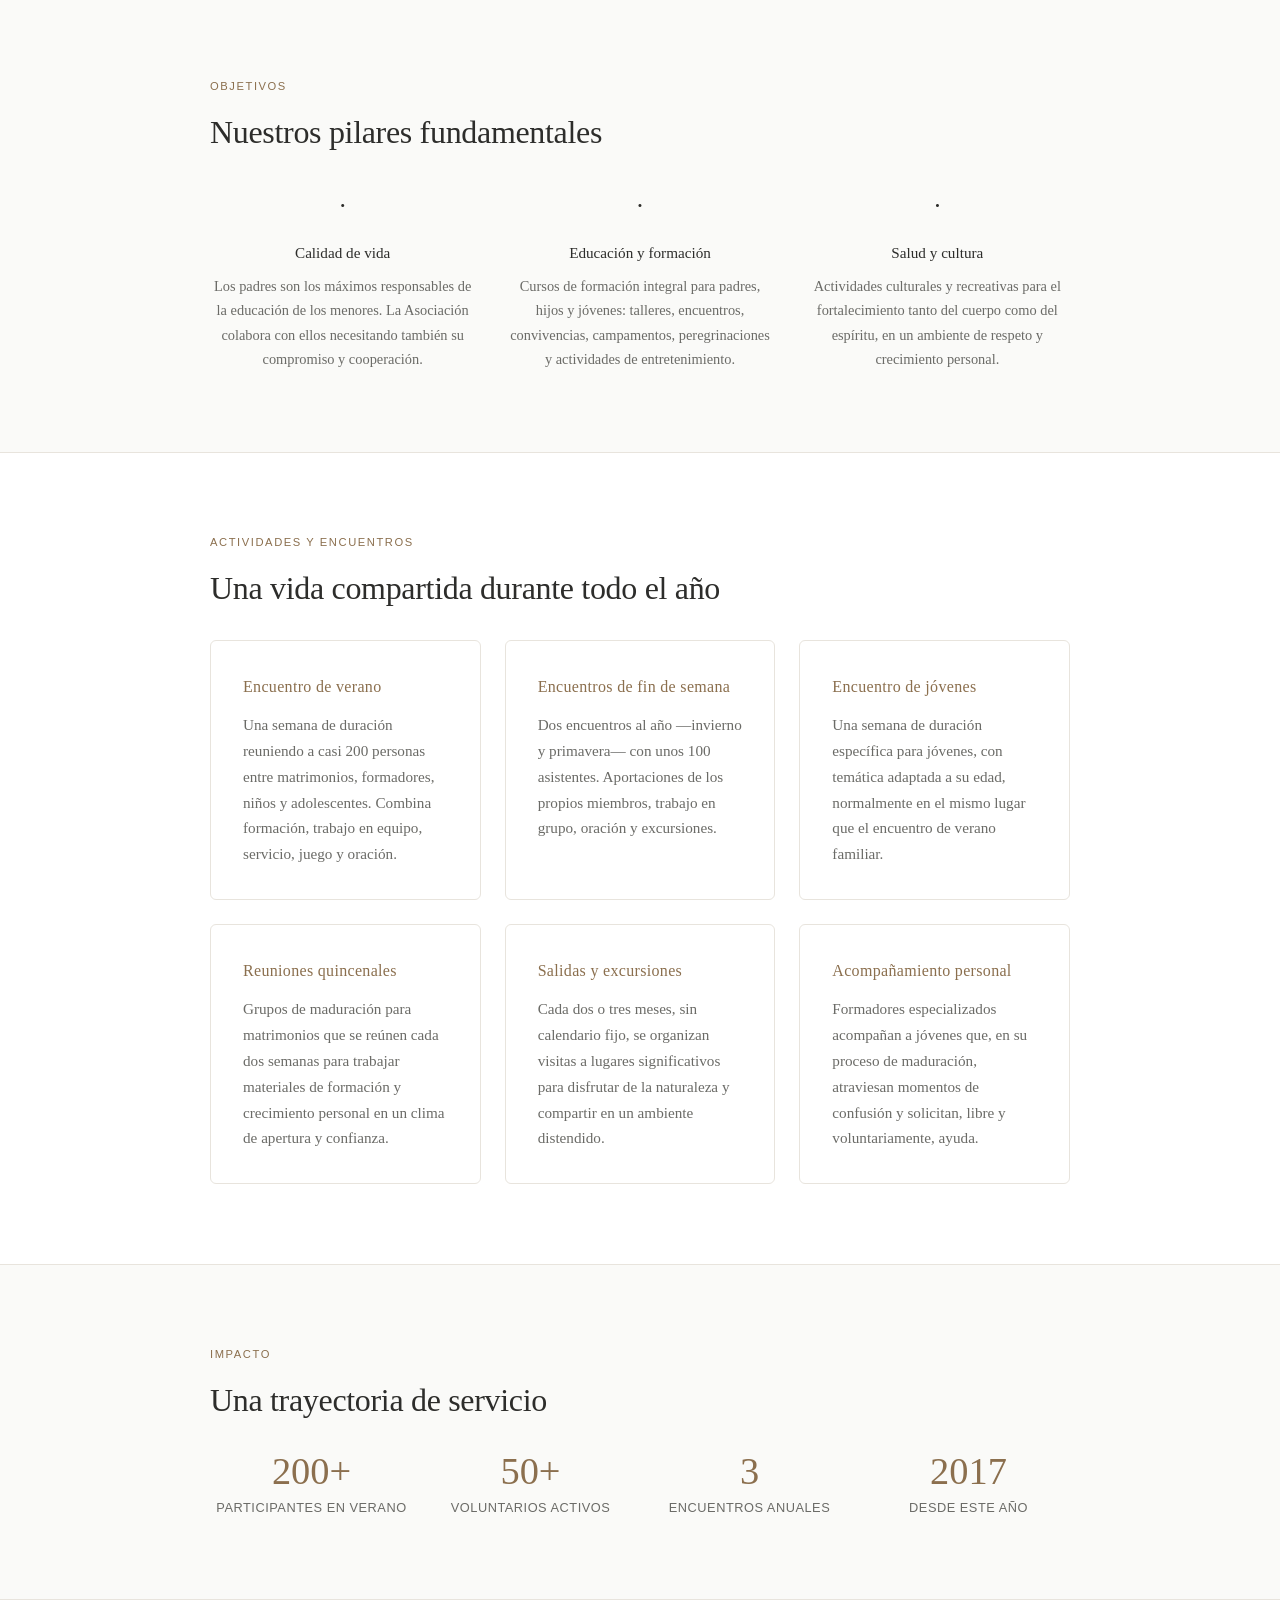
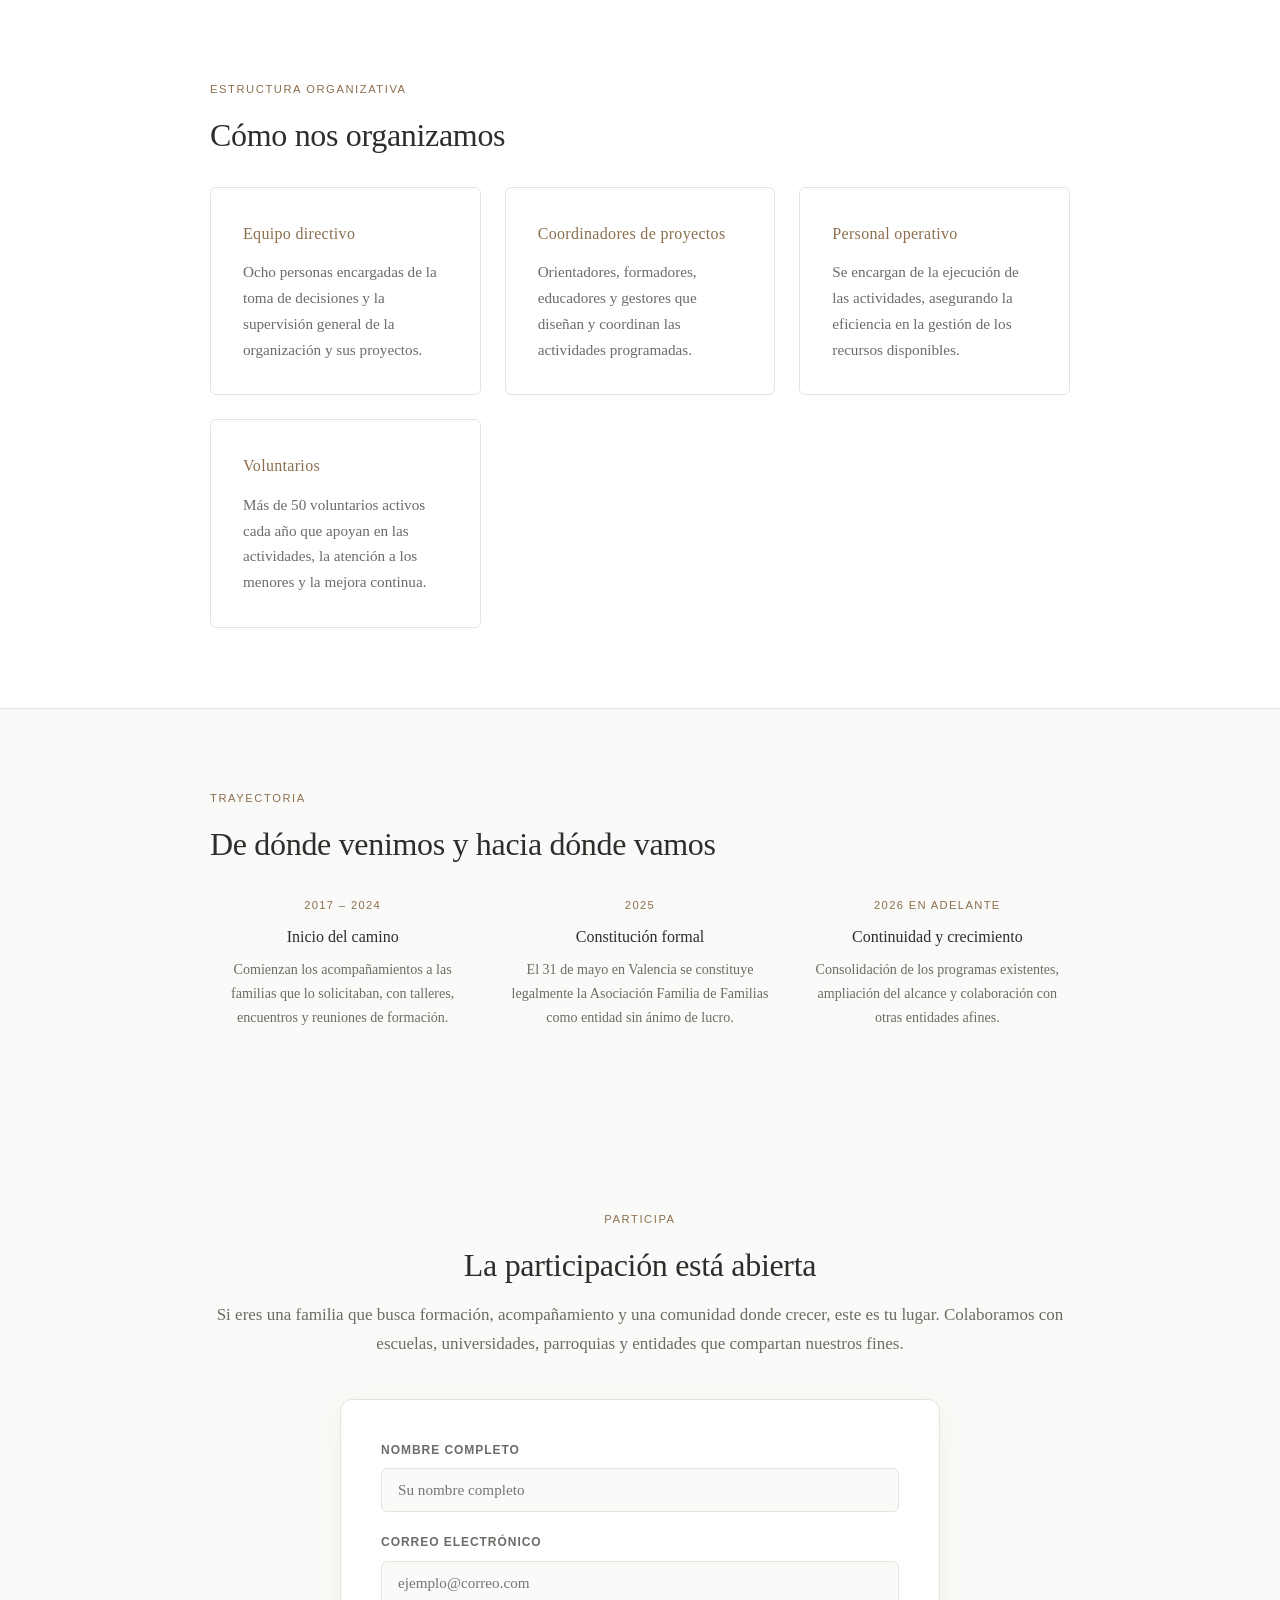
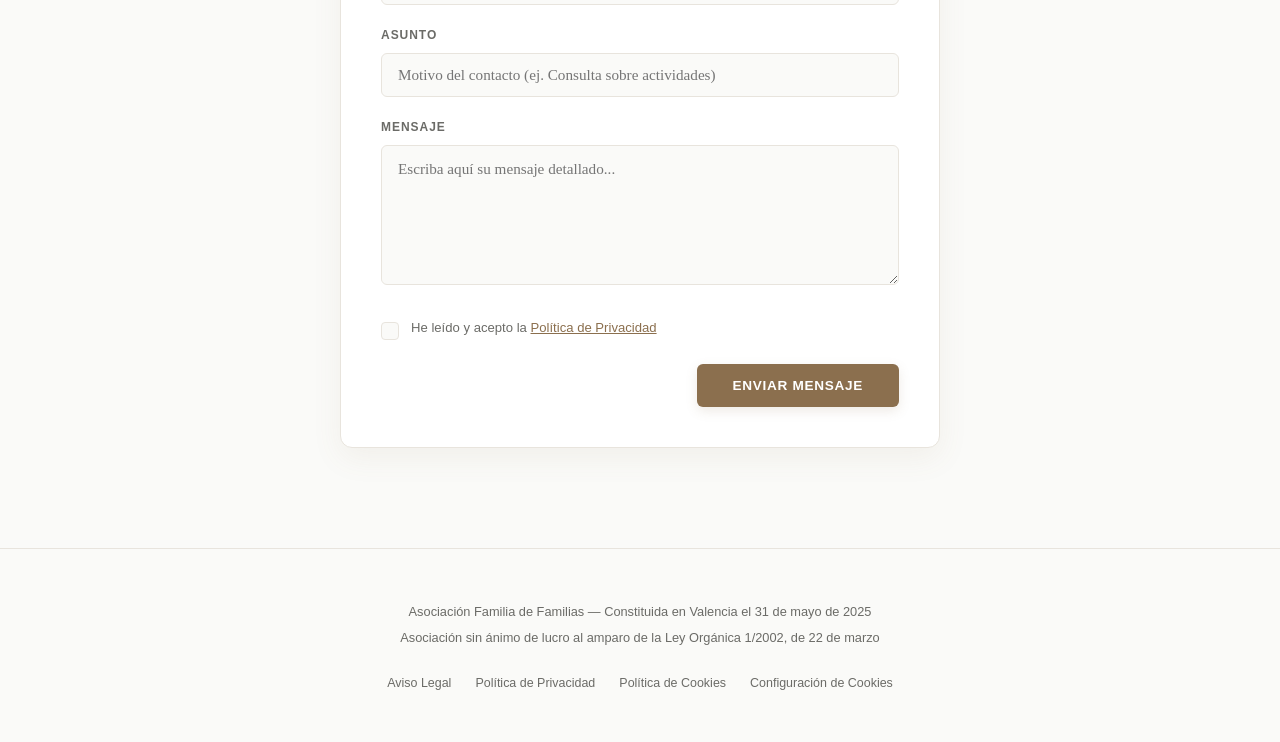
==== commit 69cf09b6: "feat: implementar formulario de contacto interactivo con validaciones RGPD y FormSubmit" ====
--- a/index.html
+++ b/index.html
@@ -5,6 +5,7 @@
     <meta name="viewport" content="width=device-width, initial-scale=1.0">
     <title>Familia de Familias</title>
     <link rel="stylesheet" href="css/legal.css">
+    <link rel="stylesheet" href="css/contacto.css">
     <style>
         :root {
             --bg: #fafaf8;
@@ -587,7 +588,60 @@
         <div class="section-label">Participa</div>
         <h2>La participación está abierta</h2>
         <p>Si eres una familia que busca formación, acompañamiento y una comunidad donde crecer, este es tu lugar. Colaboramos con escuelas, universidades, parroquias y entidades que compartan nuestros fines.</p>
-        <a href="#" class="cta-button">Contactar con la Asociación</a>
+        
+        <!-- Formulario de Contacto RGPD -->
+        <div class="contact-card">
+            <div id="contact-general-error" class="contact-general-error"></div>
+            
+            <form id="association-contact-form" novalidate>
+                <!-- Campo Trampa (Honeypot) para Spam -->
+                <div class="contact-honey">
+                    <label>No rellenar si eres humano:</label>
+                    <input type="text" id="contact-honey" name="_honey">
+                </div>
+
+                <div class="contact-group">
+                    <label for="contact-name" class="contact-label">Nombre Completo</label>
+                    <input type="text" id="contact-name" name="name" class="contact-input" placeholder="Su nombre completo">
+                    <span id="contact-name-error" class="contact-error-text"></span>
+                </div>
+
+                <div class="contact-group">
+                    <label for="contact-email" class="contact-label">Correo Electrónico</label>
+                    <input type="email" id="contact-email" name="email" class="contact-input" placeholder="ejemplo@correo.com">
+                    <span id="contact-email-error" class="contact-error-text"></span>
+                </div>
+
+                <div class="contact-group">
+                    <label for="contact-subject" class="contact-label">Asunto</label>
+                    <input type="text" id="contact-subject" name="subject" class="contact-input" placeholder="Motivo del contacto (ej. Consulta sobre actividades)">
+                    <span id="contact-subject-error" class="contact-error-text"></span>
+                </div>
+
+                <div class="contact-group">
+                    <label for="contact-message" class="contact-label">Mensaje</label>
+                    <textarea id="contact-message" name="message" class="contact-input" placeholder="Escriba aquí su mensaje detallado..."></textarea>
+                    <span id="contact-message-error" class="contact-error-text"></span>
+                </div>
+
+                <div class="contact-checkbox-group">
+                    <input type="checkbox" id="contact-privacy" name="privacy_accepted">
+                    <label for="contact-privacy" class="contact-checkbox-label">
+                        He leído y acepto la <a href="politica-privacidad.html" target="_blank" rel="noopener noreferrer">Política de Privacidad</a>
+                    </label>
+                </div>
+                <div class="contact-group" style="margin-bottom: 0;">
+                    <span id="contact-privacy-error" class="contact-error-text" style="margin-top: -15px; margin-bottom: 20px;"></span>
+                </div>
+
+                <div class="contact-submit-container">
+                    <button type="submit" id="contact-submit-btn" class="contact-btn">
+                        <span class="contact-spinner"></span>
+                        <span class="contact-btn-text">Enviar mensaje</span>
+                    </button>
+                </div>
+            </form>
+        </div>
     </div>
 </section>
 
@@ -605,6 +659,7 @@
 </footer>
 
 <script src="js/legal.js"></script>
+<script src="js/contacto.js"></script>
 
 </body>
 </html>
--- a/css/contacto.css
+++ b/css/contacto.css
@@ -0,0 +1,317 @@
+/* CSS Modular para el Formulario de Contacto (RGPD / FormSubmit) */
+
+:root {
+    --error-color: #d93025;
+    --success-color: #2b7a4b;
+    --input-focus-shadow: 0 0 0 4px rgba(139, 111, 78, 0.15);
+    --card-shadow: 0 10px 30px rgba(139, 111, 78, 0.08);
+}
+
+/* Contenedor del Formulario */
+.contact-card {
+    background: var(--white);
+    border: 1px solid var(--border);
+    border-radius: 12px;
+    padding: 40px;
+    box-shadow: var(--card-shadow);
+    max-width: 600px;
+    margin: 40px auto 0;
+    text-align: left;
+    transition: all 0.3s ease;
+}
+
+/* Grupos de campos */
+.contact-group {
+    margin-bottom: 20px;
+    position: relative;
+}
+
+.contact-label {
+    display: block;
+    font-family: -apple-system, BlinkMacSystemFont, 'Segoe UI', sans-serif;
+    font-size: 0.75rem;
+    font-weight: 700;
+    letter-spacing: 0.08em;
+    text-transform: uppercase;
+    color: var(--muted);
+    margin-bottom: 8px;
+}
+
+/* Campos de entrada e inputs */
+.contact-input {
+    width: 100%;
+    padding: 12px 16px;
+    border: 1px solid var(--border);
+    border-radius: 6px;
+    font-family: 'Georgia', serif;
+    font-size: 0.95rem;
+    color: var(--text);
+    background: var(--bg);
+    outline: none;
+    transition: border-color 0.25s ease, box-shadow 0.25s ease, background-color 0.25s ease;
+}
+
+.contact-input:focus {
+    border-color: var(--accent);
+    background: var(--white);
+    box-shadow: var(--input-focus-shadow);
+}
+
+textarea.contact-input {
+    min-height: 140px;
+    resize: vertical;
+    line-height: 1.5;
+}
+
+/* Campos de error */
+.contact-input.has-error {
+    border-color: var(--error-color);
+    background-color: rgba(217, 48, 37, 0.02);
+}
+
+.contact-input.has-error:focus {
+    box-shadow: 0 0 0 4px rgba(217, 48, 37, 0.15);
+}
+
+.contact-error-text {
+    font-family: -apple-system, BlinkMacSystemFont, sans-serif;
+    font-size: 0.75rem;
+    font-weight: 500;
+    color: var(--error-color);
+    margin-top: 5px;
+    display: none; /* Controlado por JS */
+}
+
+/* Casilla de consentimiento legal (RGPD) */
+.contact-checkbox-group {
+    display: flex;
+    align-items: flex-start;
+    gap: 12px;
+    margin-top: 24px;
+    margin-bottom: 24px;
+}
+
+.contact-checkbox-group input[type="checkbox"] {
+    appearance: none;
+    -webkit-appearance: none;
+    width: 18px;
+    height: 18px;
+    border: 1px solid var(--border);
+    border-radius: 4px;
+    background: var(--bg);
+    cursor: pointer;
+    position: relative;
+    outline: none;
+    margin-top: 3px;
+    transition: all 0.2s ease;
+    flex-shrink: 0;
+}
+
+.contact-checkbox-group input[type="checkbox"]:checked {
+    background-color: var(--accent);
+    border-color: var(--accent);
+}
+
+.contact-checkbox-group input[type="checkbox"]:checked::after {
+    content: "";
+    position: absolute;
+    left: 6px;
+    top: 2px;
+    width: 4px;
+    height: 9px;
+    border: solid var(--white);
+    border-width: 0 2px 2px 0;
+    transform: rotate(45deg);
+}
+
+.contact-checkbox-group input[type="checkbox"].has-error {
+    border-color: var(--error-color);
+    box-shadow: 0 0 0 3px rgba(217, 48, 37, 0.15);
+}
+
+.contact-checkbox-label {
+    font-family: -apple-system, BlinkMacSystemFont, sans-serif;
+    font-size: 0.82rem;
+    color: var(--muted);
+    line-height: 1.4;
+    cursor: pointer;
+}
+
+.contact-checkbox-label a {
+    color: var(--accent);
+    text-decoration: underline;
+    transition: color 0.2s;
+}
+
+.contact-checkbox-label a:hover {
+    color: var(--text);
+}
+
+/* Campo Honey (Protección Spam) */
+.contact-honey {
+    display: none;
+}
+
+/* Botón de envío */
+.contact-submit-container {
+    text-align: right;
+}
+
+.contact-btn {
+    display: inline-flex;
+    align-items: center;
+    justify-content: center;
+    gap: 10px;
+    padding: 14px 36px;
+    background: var(--accent);
+    color: var(--white);
+    border: none;
+    border-radius: var(--radius);
+    font-family: -apple-system, BlinkMacSystemFont, 'Segoe UI', sans-serif;
+    font-size: 0.85rem;
+    font-weight: 600;
+    letter-spacing: 0.05em;
+    text-transform: uppercase;
+    cursor: pointer;
+    transition: all 0.25s ease;
+    box-shadow: 0 4px 12px rgba(139, 111, 78, 0.15);
+}
+
+.contact-btn:hover {
+    background: #7a5f3e;
+    transform: translateY(-2px);
+    box-shadow: 0 6px 18px rgba(139, 111, 78, 0.25);
+}
+
+.contact-btn:active {
+    transform: translateY(0);
+}
+
+.contact-btn:disabled {
+    background-color: var(--border);
+    color: var(--muted);
+    cursor: not-allowed;
+    transform: none;
+    box-shadow: none;
+}
+
+/* Spinner de carga */
+.contact-spinner {
+    width: 16px;
+    height: 16px;
+    border: 2px solid rgba(255, 255, 255, 0.3);
+    border-radius: 50%;
+    border-top-color: var(--white);
+    animation: contact-spin 0.8s linear infinite;
+    display: none; /* Controlado por JS */
+}
+
+@keyframes contact-spin {
+    to { transform: rotate(360deg); }
+}
+
+/* Tarjeta de Éxito */
+.contact-success-card {
+    background: var(--white);
+    border: 1px solid var(--border);
+    border-radius: 16px;
+    padding: 48px 32px;
+    box-shadow: var(--card-shadow);
+    max-width: 520px;
+    margin: 40px auto 0;
+    text-align: center;
+    transform: translateY(20px);
+    opacity: 0;
+    animation: contact-fade-up 0.4s cubic-bezier(0.25, 0.8, 0.25, 1) forwards;
+}
+
+@keyframes contact-fade-up {
+    to {
+        transform: translateY(0);
+        opacity: 1;
+    }
+}
+
+.contact-success-icon-container {
+    width: 64px;
+    height: 64px;
+    background-color: rgba(43, 122, 75, 0.08);
+    border-radius: 50%;
+    display: flex;
+    align-items: center;
+    justify-content: center;
+    margin: 0 auto 24px;
+}
+
+.contact-success-icon {
+    font-size: 2rem;
+    color: var(--success-color);
+    line-height: 1;
+}
+
+.contact-success-card h3 {
+    font-family: 'Georgia', serif;
+    font-size: 1.4rem;
+    color: var(--text);
+    margin-bottom: 12px;
+    font-weight: 500;
+}
+
+.contact-success-card p {
+    font-family: 'Georgia', serif;
+    font-size: 0.95rem;
+    color: var(--muted);
+    line-height: 1.6;
+    margin-bottom: 24px;
+}
+
+.contact-success-close-btn {
+    display: inline-block;
+    padding: 10px 24px;
+    background: var(--accent-light);
+    color: var(--accent);
+    text-decoration: none;
+    border-radius: 6px;
+    font-family: -apple-system, BlinkMacSystemFont, sans-serif;
+    font-size: 0.8rem;
+    font-weight: 600;
+    letter-spacing: 0.04em;
+    text-transform: uppercase;
+    transition: all 0.2s ease;
+    border: 1px solid var(--border);
+    cursor: pointer;
+}
+
+.contact-success-close-btn:hover {
+    background: var(--border);
+    color: var(--text);
+}
+
+/* Alerta de Error General */
+.contact-general-error {
+    background-color: rgba(217, 48, 37, 0.05);
+    border: 1px solid rgba(217, 48, 37, 0.15);
+    border-radius: 6px;
+    padding: 14px 16px;
+    font-family: -apple-system, BlinkMacSystemFont, sans-serif;
+    font-size: 0.85rem;
+    color: var(--error-color);
+    margin-bottom: 20px;
+    display: none; /* Controlado por JS */
+}
+
+/* Adaptabilidad para dispositivos móviles */
+@media (max-width: 768px) {
+    .contact-card {
+        padding: 24px 20px;
+        margin-top: 24px;
+    }
+
+    .contact-success-card {
+        padding: 32px 20px;
+    }
+
+    .contact-btn {
+        width: 100%;
+    }
+}
